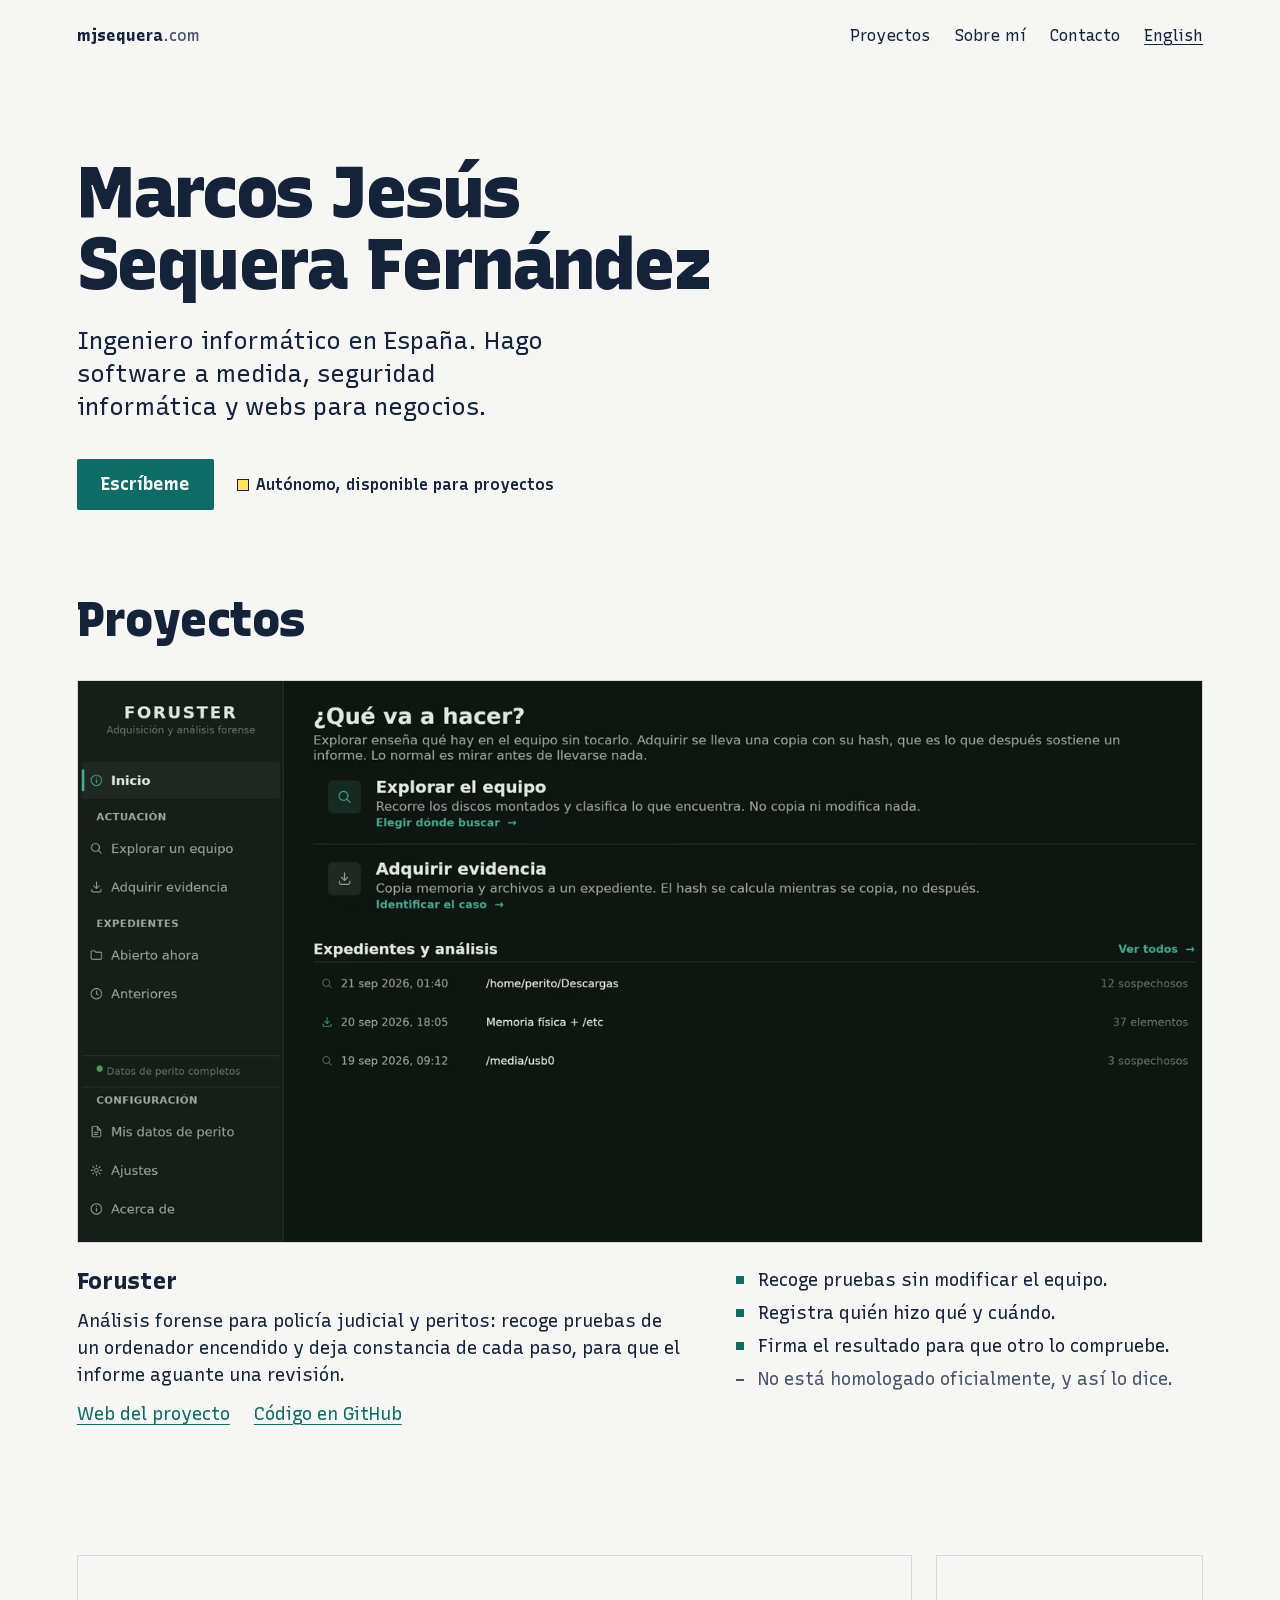
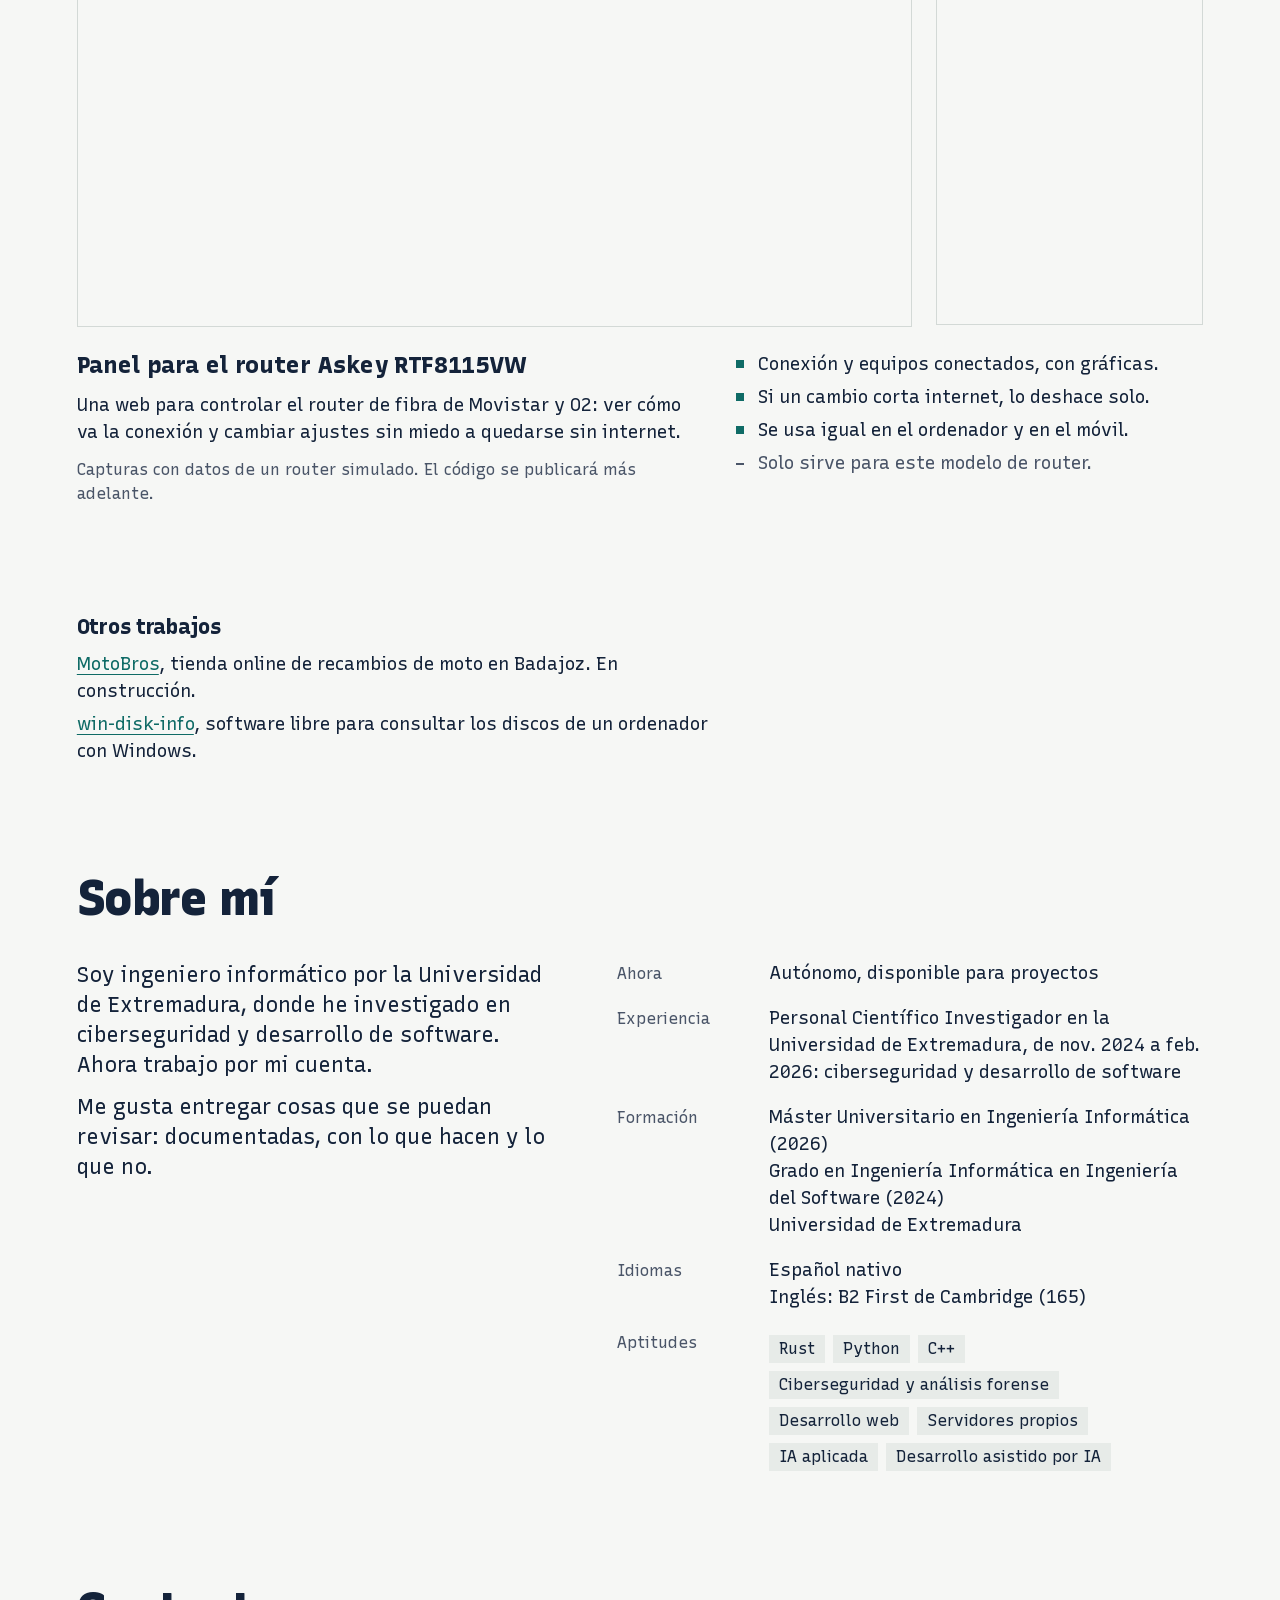
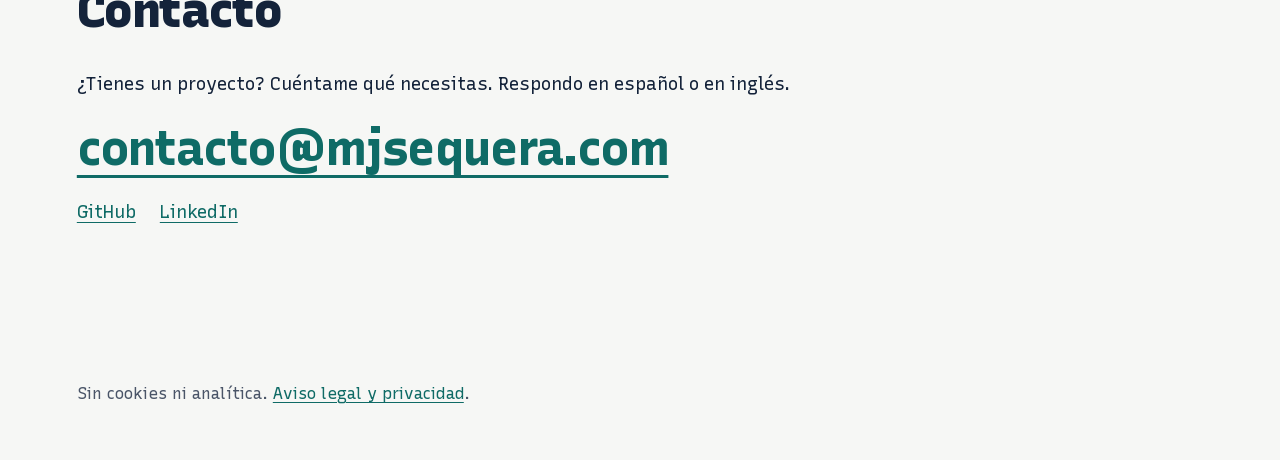
==== index.html @ 3b527295 "Publicar c55e4aa" ====
<!DOCTYPE html>
<html lang="es">
<head>
<meta charset="utf-8">
<meta http-equiv="Content-Security-Policy" content="default-src 'none'; style-src 'self'; img-src 'self'; font-src 'self'; base-uri 'none'; form-action 'none'">
<meta name="referrer" content="no-referrer">
<meta name="viewport" content="width=device-width, initial-scale=1">
<title>Marcos Jesús Sequera Fernández, ingeniero informático</title>
<meta name="description" content="Ingeniero informático autónomo en España: software a medida, seguridad informática y webs para negocios. Disponible para proyectos.">
<meta name="color-scheme" content="light dark">
<meta name="theme-color" content="#f6f7f5" media="(prefers-color-scheme: light)">
<meta name="theme-color" content="#0f1b2d" media="(prefers-color-scheme: dark)">
<link rel="canonical" href="https://mjsequera.com/">
<link rel="alternate" hreflang="en" href="https://mjsequera.com/en/">
<link rel="alternate" hreflang="es" href="https://mjsequera.com/">
<link rel="alternate" hreflang="x-default" href="https://mjsequera.com/">
<meta property="og:type" content="website">
<meta property="og:site_name" content="Marcos Jesús Sequera Fernández">
<meta property="og:title" content="Marcos Jesús Sequera Fernández, ingeniero informático">
<meta property="og:description" content="Ingeniero informático autónomo en España: software a medida, seguridad informática y webs para negocios. Disponible para proyectos.">
<meta property="og:url" content="https://mjsequera.com/">
<meta property="og:locale" content="es_ES">
<meta property="og:image" content="https://mjsequera.com/og.png">
<meta property="og:image:width" content="1200">
<meta property="og:image:height" content="630">
<meta property="og:image:alt" content="Marcos Jesús Sequera Fernández, ingeniero informático: seguridad informática, software a medida y webs para negocios.">
<meta name="twitter:card" content="summary_large_image">
<meta name="twitter:title" content="Marcos Jesús Sequera Fernández, ingeniero informático">
<meta name="twitter:description" content="Ingeniero informático autónomo en España: software a medida, seguridad informática y webs para negocios. Disponible para proyectos.">
<meta name="twitter:image" content="https://mjsequera.com/og.png">
<meta name="twitter:image:alt" content="Marcos Jesús Sequera Fernández, ingeniero informático: seguridad informática, software a medida y webs para negocios.">
<link rel="preload" href="/fonts/recursive-texto.ffcfb6e7d9.woff2" as="font" type="font/woff2" crossorigin>
<link rel="stylesheet" href="/style.css?h=6507ff022df979b669b0">
<link rel="icon" href="/favicon.svg" type="image/svg+xml">
<script type="application/ld+json">
{
  "@context": "https://schema.org",
  "@type": "Person",
  "name": "Marcos Jesús Sequera Fernández",
  "url": "https://mjsequera.com",
  "jobTitle": "Ingeniero informático",
  "email": "mailto:contacto@mjsequera.com",
  "sameAs": ["https://github.com/m4rz3r0", "https://es.linkedin.com/in/msequerapj"]
}
</script>
</head>
<body>
<a class="saltar" href="#contenido">Saltar al contenido</a>
<header class="cabecera">
  <a class="marca" href="/">mjsequera<span class="marca-dominio">.com</span></a>
  <nav class="nav" aria-label="Secciones">
    <ul>
      <li><a href="/#proyectos">Proyectos</a></li>
      <li><a href="/#sobre-mi">Sobre mí</a></li>
      <li><a href="/#contacto">Contacto</a></li>
    </ul>
  </nav>
  <a class="idioma" href="/en/" hreflang="en" lang="en" aria-label="Read this page in English">English</a>
</header>
<main id="contenido" tabindex="-1">

<div class="portada">
<h1 id="nombre">Marcos Jesús Sequera Fernández</h1>
<p class="entrada">Ingeniero informático en España. Hago software a medida, seguridad informática y webs para negocios.</p>
<p class="acciones"><a class="boton" href="mailto:contacto@mjsequera.com">Escríbeme</a> <span class="estado">Autónomo, disponible para proyectos</span></p>
</div>
<section id="proyectos" aria-labelledby="t-proyectos">
<h2 id="t-proyectos">Proyectos</h2>
<article class="proyecto" aria-labelledby="p-foruster">
<figure class="captura">
<picture>
<source type="image/avif" srcset="/img/foruster-inicio-720.avif 720w, /img/foruster-inicio-1440.avif 1440w" sizes="(min-width: 64em) 72rem, 100vw">
<source type="image/webp" srcset="/img/foruster-inicio-720.webp 720w, /img/foruster-inicio-1440.webp 1440w" sizes="(min-width: 64em) 72rem, 100vw">
<img src="/img/foruster-inicio-720.png" srcset="/img/foruster-inicio-720.png 720w, /img/foruster-inicio-1440.png 1440w" sizes="(min-width: 64em) 72rem, 100vw" width="1440" height="718" alt="Pantalla de inicio de Foruster: explorar el equipo sin tocarlo o adquirir evidencia, y la lista de expedientes recientes." loading="eager" decoding="async">
</picture>
</figure>
<div class="ficha">
<div class="ficha-texto">
<h3 id="p-foruster">Foruster</h3>
<p>Análisis forense para policía judicial y peritos: recoge pruebas de un ordenador encendido y deja constancia de cada paso, para que el informe aguante una revisión.</p>
<p class="enlaces"><a href="https://m4rz3r0.github.io/foruster/">Web del proyecto</a> <a href="https://github.com/m4rz3r0/foruster">Código en GitHub</a></p>
</div>
<ul class="datos">
<li>Recoge pruebas sin modificar el equipo.</li>
<li>Registra quién hizo qué y cuándo.</li>
<li>Firma el resultado para que otro lo compruebe.</li>
<li class="limite">No está homologado oficialmente, y así lo dice.</li>
</ul>
</div>
</article>
<article class="proyecto" aria-labelledby="p-router">
<figure class="captura captura-par">
<div class="captura-ancha">
<picture>
<source type="image/avif" srcset="/img/panel-escritorio-720.avif 720w, /img/panel-escritorio-1440.avif 1440w" sizes="(min-width: 64em) 52rem, 100vw">
<source type="image/webp" srcset="/img/panel-escritorio-720.webp 720w, /img/panel-escritorio-1440.webp 1440w" sizes="(min-width: 64em) 52rem, 100vw">
<img src="/img/panel-escritorio-720.png" srcset="/img/panel-escritorio-720.png 720w, /img/panel-escritorio-1440.png 1440w" sizes="(min-width: 64em) 52rem, 100vw" width="1440" height="640" alt="Página de estado del panel en el ordenador: conexión, tiempo encendido, carga, memoria y equipos conectados." loading="lazy" decoding="async">
</picture>
</div>
<div class="captura-movil">
<picture>
<source type="image/avif" srcset="/img/panel-movil-720.avif 720w" sizes="(min-width: 64em) 15rem, (min-width: 40em) 25vw, 15rem">
<source type="image/webp" srcset="/img/panel-movil-720.webp 720w" sizes="(min-width: 64em) 15rem, (min-width: 40em) 25vw, 15rem">
<img src="/img/panel-movil-720.png" srcset="/img/panel-movil-720.png 720w" sizes="(min-width: 64em) 15rem, (min-width: 40em) 25vw, 15rem" width="720" height="1000" alt="La misma página de estado en un móvil." loading="lazy" decoding="async">
</picture>
</div>
</figure>
<div class="ficha">
<div class="ficha-texto">
<h3 id="p-router">Panel para el router Askey RTF8115VW</h3>
<p>Una web para controlar el router de fibra de Movistar y O2: ver cómo va la conexión y cambiar ajustes sin miedo a quedarse sin internet.</p>
<p class="nota">Capturas con datos de un router simulado. El código se publicará más adelante.</p>
</div>
<ul class="datos">
<li>Conexión y equipos conectados, con gráficas.</li>
<li>Si un cambio corta internet, lo deshace solo.</li>
<li>Se usa igual en el ordenador y en el móvil.</li>
<li class="limite">Solo sirve para este modelo de router.</li>
</ul>
</div>
</article>
<div class="otros">
<h3>Otros trabajos</h3>
<ul>
<li><a href="https://motobros.es">MotoBros</a>, tienda online de recambios de moto en Badajoz. En construcción.</li>
<li><a href="https://github.com/m4rz3r0/win-disk-info">win-disk-info</a>, software libre para consultar los discos de un ordenador con Windows.</li>
</ul>
</div>
</section>
<section id="sobre-mi" aria-labelledby="t-sobre">
<h2 id="t-sobre">Sobre mí</h2>
<div class="sobre">
<div class="sobre-texto">
<p>Soy ingeniero informático por la Universidad de Extremadura, donde he investigado en ciberseguridad y desarrollo de software. Ahora trabajo por mi cuenta.</p>
<p>Me gusta entregar cosas que se puedan revisar: documentadas, con lo que hacen y lo que no.</p>
</div>
<dl class="hechos">
<dt>Ahora</dt>
<dd>Autónomo, disponible para proyectos</dd>
<dt>Experiencia</dt>
<dd>Personal Científico Investigador en la Universidad de Extremadura, de nov. 2024 a feb. 2026: ciberseguridad y desarrollo de software</dd>
<dt>Formación</dt>
<dd>Máster Universitario en Ingeniería Informática (2026)<br>Grado en Ingeniería Informática en Ingeniería del Software (2024)<br>Universidad de Extremadura</dd>
<dt>Idiomas</dt>
<dd>Español nativo<br>Inglés: B2 First de Cambridge (165)</dd>
<dt>Aptitudes</dt>
<dd><ul class="aptitudes"><li>Rust</li><li>Python</li><li>C++</li><li>Ciberseguridad y análisis forense</li><li>Desarrollo web</li><li>Servidores propios</li><li>IA aplicada</li><li>Desarrollo asistido por IA</li></ul></dd>
</dl>
</div>
</section>
<section id="contacto" class="contacto" aria-labelledby="t-contacto">
<h2 id="t-contacto">Contacto</h2>
<p>¿Tienes un proyecto? Cuéntame qué necesitas. Respondo en español o en inglés.</p>
<p class="correo"><a href="mailto:contacto@mjsequera.com">contacto@mjsequera.com</a></p>
<p class="enlaces"><a href="https://github.com/m4rz3r0">GitHub</a> <a href="https://es.linkedin.com/in/msequerapj">LinkedIn</a></p>
</section>


</main>
<footer class="pie">
  <p>Sin cookies ni analítica. <a href="/legal/">Aviso legal y privacidad</a>.</p>
</footer>
</body>
</html>
---- style.css ----
@font-face{font-family:"Recursive Sans";font-style:normal;font-weight:400 900;font-display:swap;src:url("/fonts/recursive-texto.ffcfb6e7d9.woff2") format("woff2")}:root{--fondo: #f6f7f5;--tinta: #14233a;--tenue: #4a5568;--acento: #0f6b66;--sobreacento: #f6f7f5;--rotulador: #ffe45c;--marcado: #14233a;--superficie: #e7ebe8;--borde: #d3d9d6}@media (prefers-color-scheme: dark){:root{--fondo: #0f1b2d;--tinta: #e7ecf2;--tenue: #a9b4c2;--acento: #5cc2b8;--sobreacento: #0f1b2d;--rotulador: #e9cf4a;--marcado: #0f1b2d;--superficie: #182a42;--borde: #2c4262}}*,*::before,*::after{box-sizing:border-box}html{-webkit-text-size-adjust:100%;text-size-adjust:100%}body{margin:0;padding:0 clamp(1rem,6vw,6rem);background:var(--fondo);color:var(--tinta);font-family:"Recursive Sans",system-ui,sans-serif;font-size:1.125rem;line-height:1.5;font-kerning:normal}.cabecera,main,.pie{max-width:72rem}img{display:block;max-width:100%;height:auto}a{color:var(--acento);text-decoration-line:underline;text-decoration-thickness:.07em;text-underline-offset:.2em;transition:text-decoration-thickness 120ms ease-out}a:hover{text-decoration-thickness:.16em}a:focus-visible{background:var(--rotulador);color:var(--marcado);text-decoration-color:var(--marcado);text-decoration-thickness:.16em;box-shadow:0 0 0 .2em var(--rotulador);outline:2px solid var(--marcado);outline-offset:.2em}main:focus{outline:none}@media (prefers-reduced-motion: reduce){*,*::before,*::after{transition:none !important;animation:none !important}}.saltar{position:absolute;left:1rem;top:-10rem;z-index:1;padding:.5rem .75rem;font-size:1rem}.saltar:focus-visible{top:1rem}h1,h2,h3{margin:0;color:var(--tinta);text-wrap:balance}h2{margin-bottom:2.25rem;font-size:clamp(2.25rem,1.5rem + 2.5vw,3rem);font-weight:850;line-height:1.05;letter-spacing:-.03em}h3{margin-bottom:.75rem;font-size:1.5rem;font-weight:800;line-height:1.2;letter-spacing:-.015em}p,ul,ol,dl{margin:0 0 .75rem}li{margin-bottom:.375rem}strong{font-weight:700}[id]{scroll-margin-top:1.5rem}.cabecera{display:flex;flex-wrap:wrap;align-items:baseline;gap:.75rem 1.5rem;padding-block:1.5rem;font-size:1rem}.marca{margin-right:auto;color:var(--tinta);font-weight:800;text-decoration:none}.marca-dominio{color:var(--tenue);font-weight:500}.nav ul{display:flex;flex-wrap:wrap;gap:.25rem 1.5rem;margin:0;padding:0;list-style:none}.nav li{margin:0}.nav a,.idioma{color:var(--tinta);text-decoration-color:rgba(0,0,0,0)}.nav a:hover,.idioma:hover{text-decoration-color:currentColor}.idioma{text-decoration-color:currentColor}.portada{padding-block:clamp(3rem,7vw,5.25rem) 0}.portada h1{max-width:10em;margin-bottom:1.5rem;font-size:clamp(2.625rem,1rem + 6vw,4.5rem);font-weight:850;line-height:1;letter-spacing:-.035em}.entrada{max-width:30rem;margin-bottom:2.25rem;font-size:clamp(1.3125rem,1.1rem + .8vw,1.5rem);line-height:1.375}.acciones{display:flex;flex-wrap:wrap;align-items:center;gap:1rem 1.5rem}.boton{display:inline-block;padding:.75rem 1.5rem;background:var(--acento);color:var(--sobreacento);font-weight:700;text-decoration:none;border-radius:2px}.boton:hover{text-decoration:underline;text-decoration-thickness:.1em}.boton:focus-visible{text-decoration:underline}.estado{display:inline-flex;align-items:center;gap:.5rem;color:var(--tinta);font-size:1rem;font-weight:600}.estado::before{content:"";width:.625rem;height:.625rem;background:var(--rotulador);outline:1px solid var(--marcado)}main>section{padding-top:clamp(3.75rem,8vw,6rem)}main>#proyectos{padding-top:clamp(3rem,6vw,4.5rem)}.proyecto+.proyecto{margin-top:clamp(4.5rem,9vw,7.5rem)}.captura{margin:0 0 1.5rem}.captura img{width:100%;border:1px solid var(--borde)}.captura-par{display:grid;gap:1rem;align-items:start}.captura-movil{max-width:15rem}@media (min-width: 40em){.captura-par{grid-template-columns:minmax(0, 1fr) minmax(0, .32fr);gap:clamp(.75rem,2vw,1.5rem)}.captura-movil{max-width:none}}.ficha{display:grid;gap:.75rem 3rem}.ficha p{max-width:40rem}.datos{padding:0;list-style:none}.datos li{position:relative;padding-left:1.5rem}.datos li::before{content:"";position:absolute;left:.125rem;top:.5em;width:.5rem;height:.5rem;background:var(--acento)}.datos .limite{color:var(--tenue)}.datos .limite::before{top:.72em;height:2px;background:var(--tenue)}.enlaces{display:flex;flex-wrap:wrap;gap:.375rem 1.5rem}.nota{color:var(--tenue);font-size:1rem}.otros{margin-top:clamp(3.75rem,8vw,6rem);max-width:40rem}.otros h3{font-size:1.3125rem}.otros ul{padding:0;list-style:none}.sobre{display:grid;gap:1.5rem 4.5rem}.sobre-texto{max-width:30rem;font-size:1.3125rem;line-height:1.43}.hechos{margin:0}.hechos dt{color:var(--tenue);font-size:1rem}.hechos dd{margin:0 0 1.125rem}.aptitudes{display:flex;flex-wrap:wrap;gap:.5rem;margin:.375rem 0 0;padding:0;list-style:none}.aptitudes li{margin:0;padding:.125rem .625rem;background:var(--superficie);font-size:1rem}.correo{margin-block:1.5rem;font-size:clamp(1.5rem,.6rem + 4vw,3rem);font-weight:800;letter-spacing:-.025em;line-height:1.1;overflow-wrap:anywhere}.documento{max-width:40rem;padding-top:clamp(3rem,8vw,6rem)}.documento h1{margin-bottom:1.5rem;font-size:clamp(2.25rem,1.5rem + 2.5vw,3rem);font-weight:850;line-height:1.05;letter-spacing:-.03em}.documento h2{margin:2.25rem 0 .75rem;font-size:1.5rem;font-weight:800;letter-spacing:-.01em}.error{max-width:40rem;padding-top:clamp(3rem,8vw,6rem)}.error section+section{margin-top:3rem}.error h1{margin-bottom:1.125rem;font-size:clamp(2.25rem,1.5rem + 2.5vw,3rem);font-weight:850;letter-spacing:-.03em;line-height:1.05}.error h2{margin-bottom:.75rem;font-size:1.5rem}.pie{margin-top:clamp(4.5rem,10vw,7.5rem);padding-block:2.25rem 3rem;color:var(--tenue);font-size:1rem}.pie p{margin-bottom:.375rem}@media (min-width: 56em){.ficha{grid-template-columns:minmax(0, 1.3fr) minmax(0, 1fr)}.sobre{grid-template-columns:minmax(0, 1fr) minmax(0, 1.25fr)}.hechos{display:grid;grid-template-columns:8rem minmax(0, 1fr);column-gap:1.5rem}.hechos dt{padding-top:.125rem}}
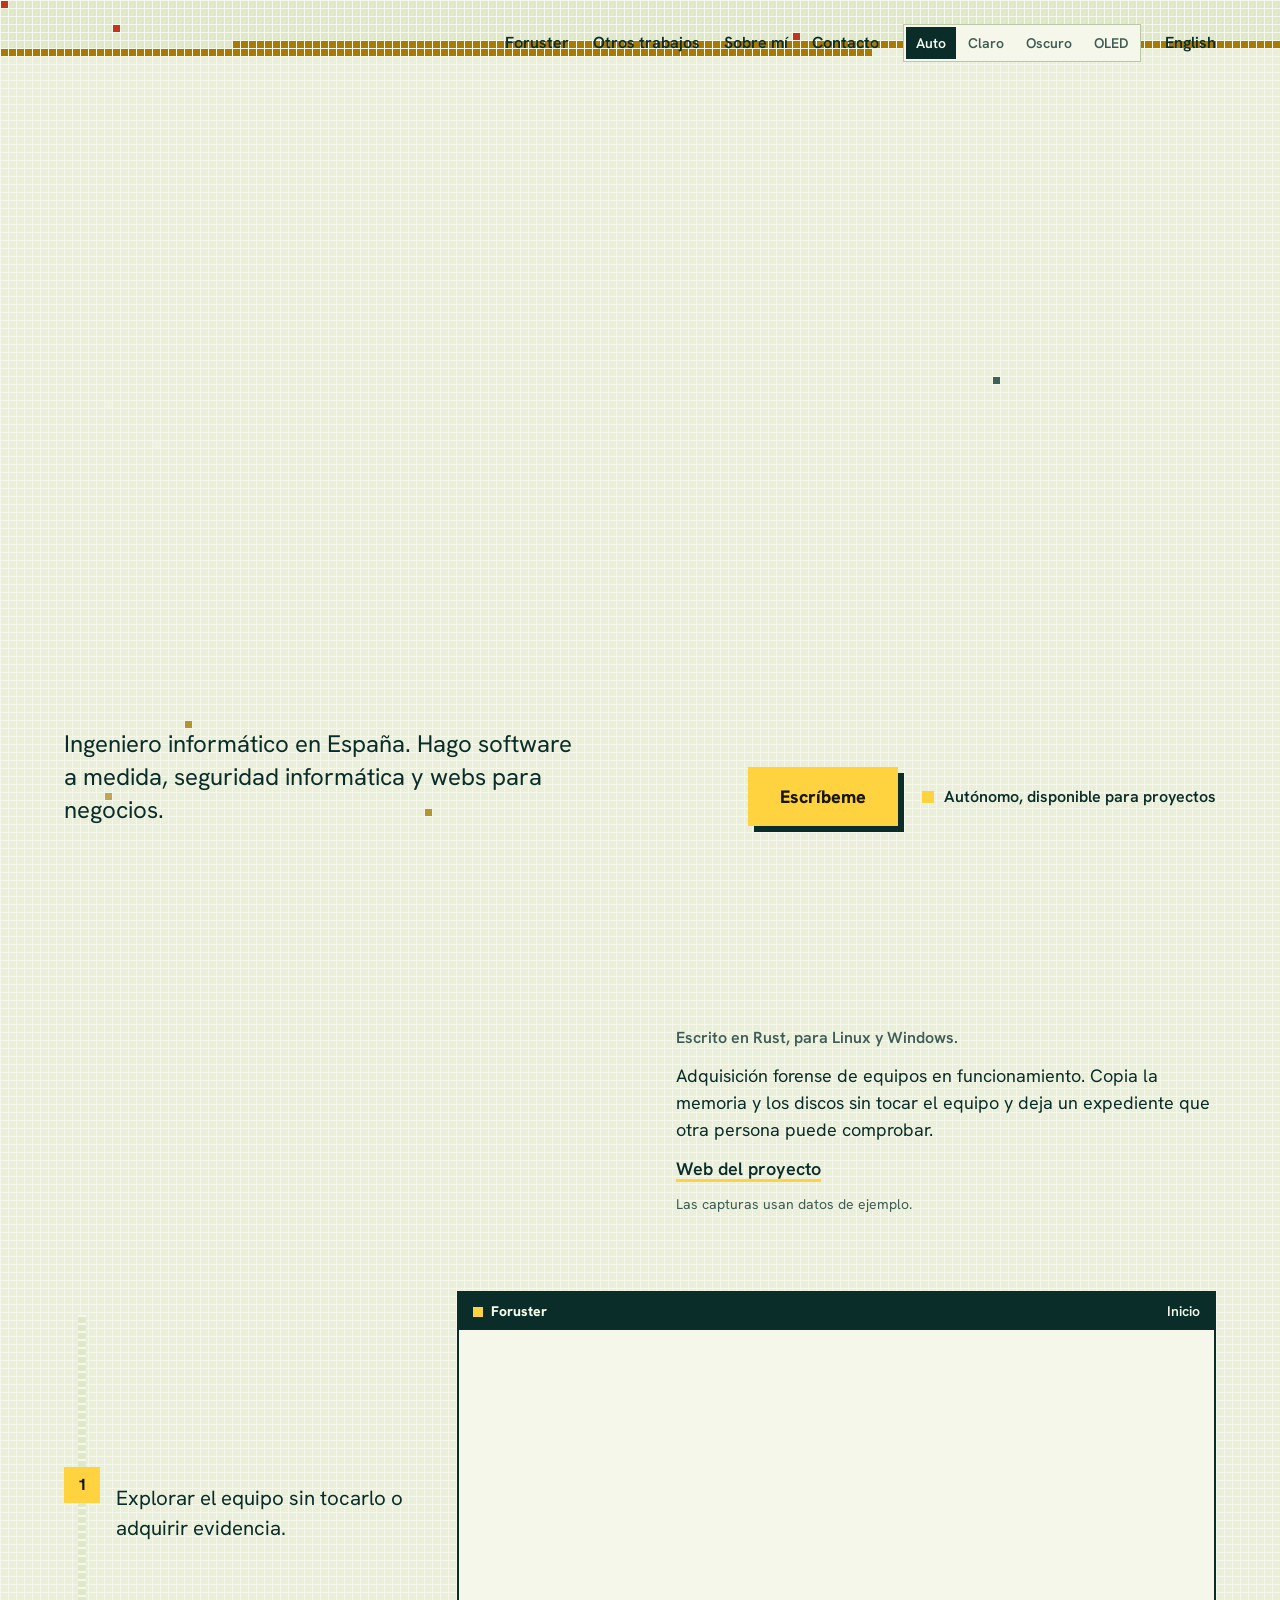
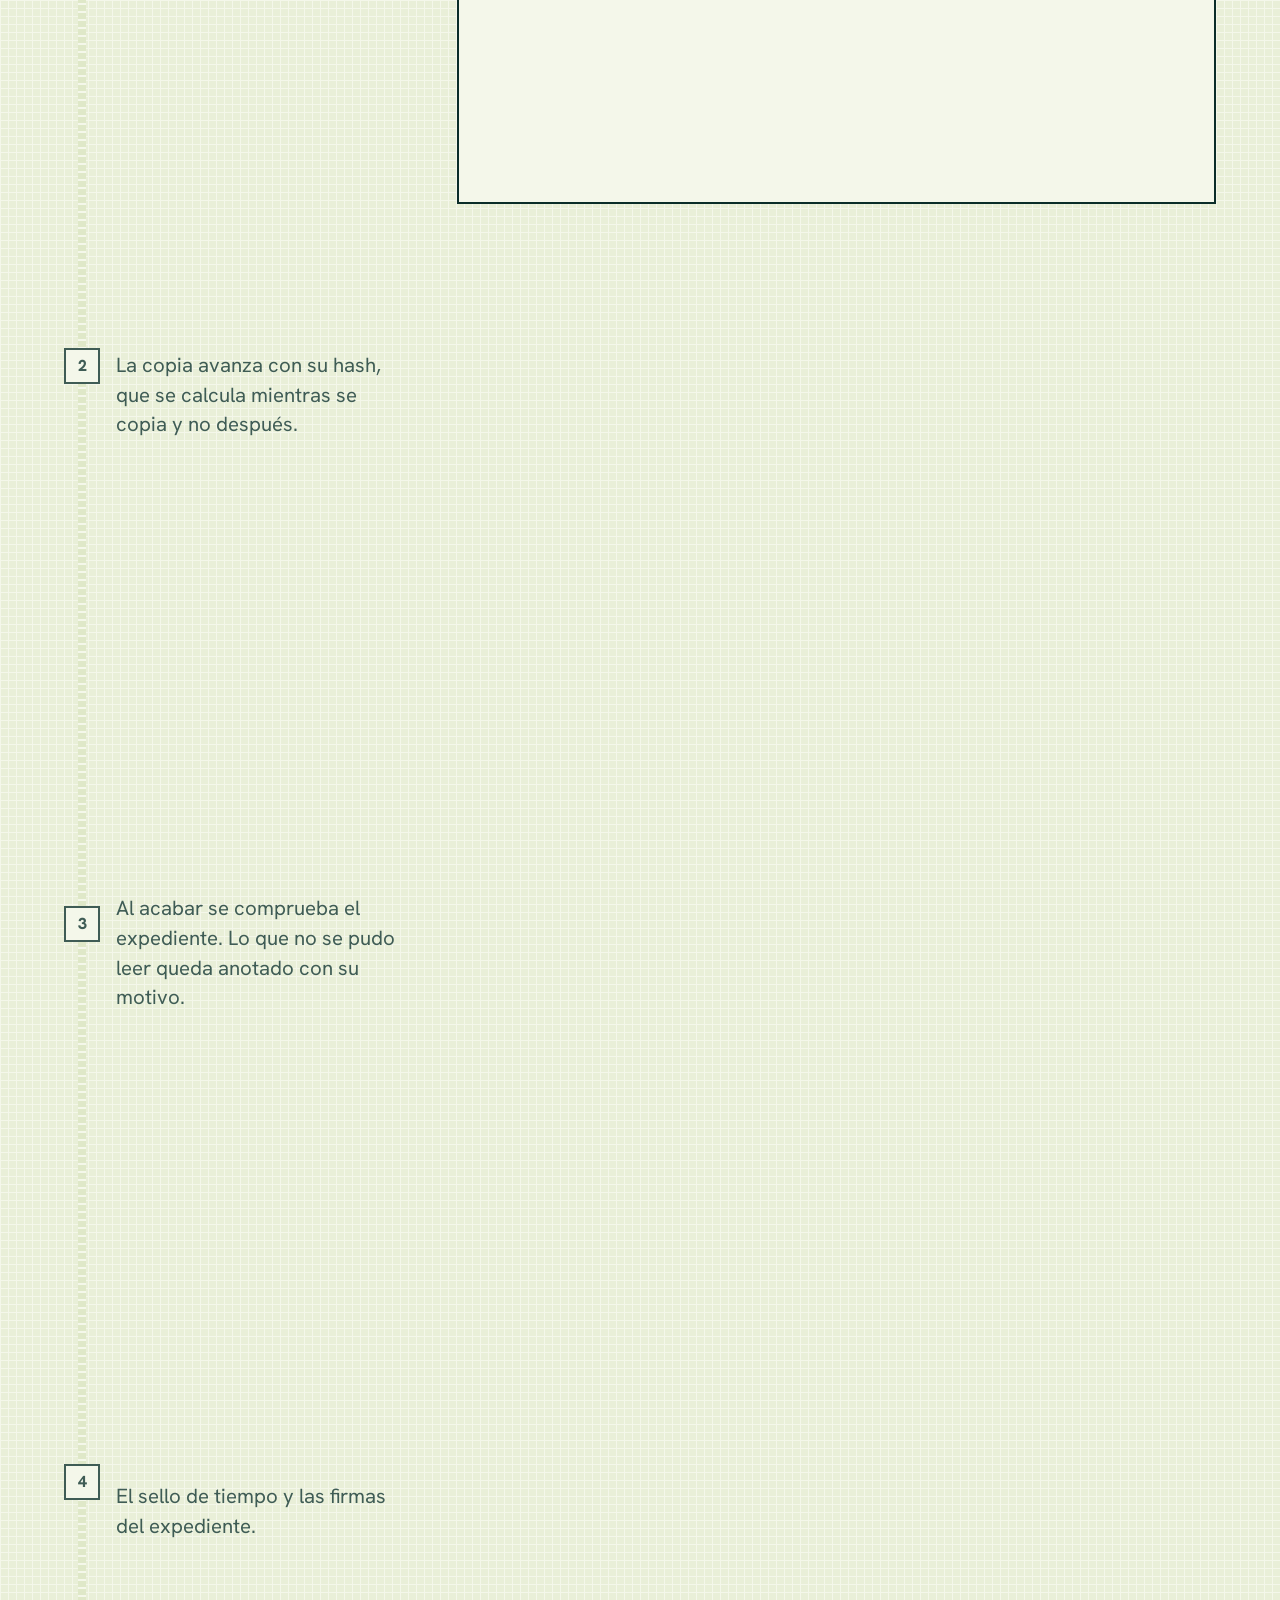
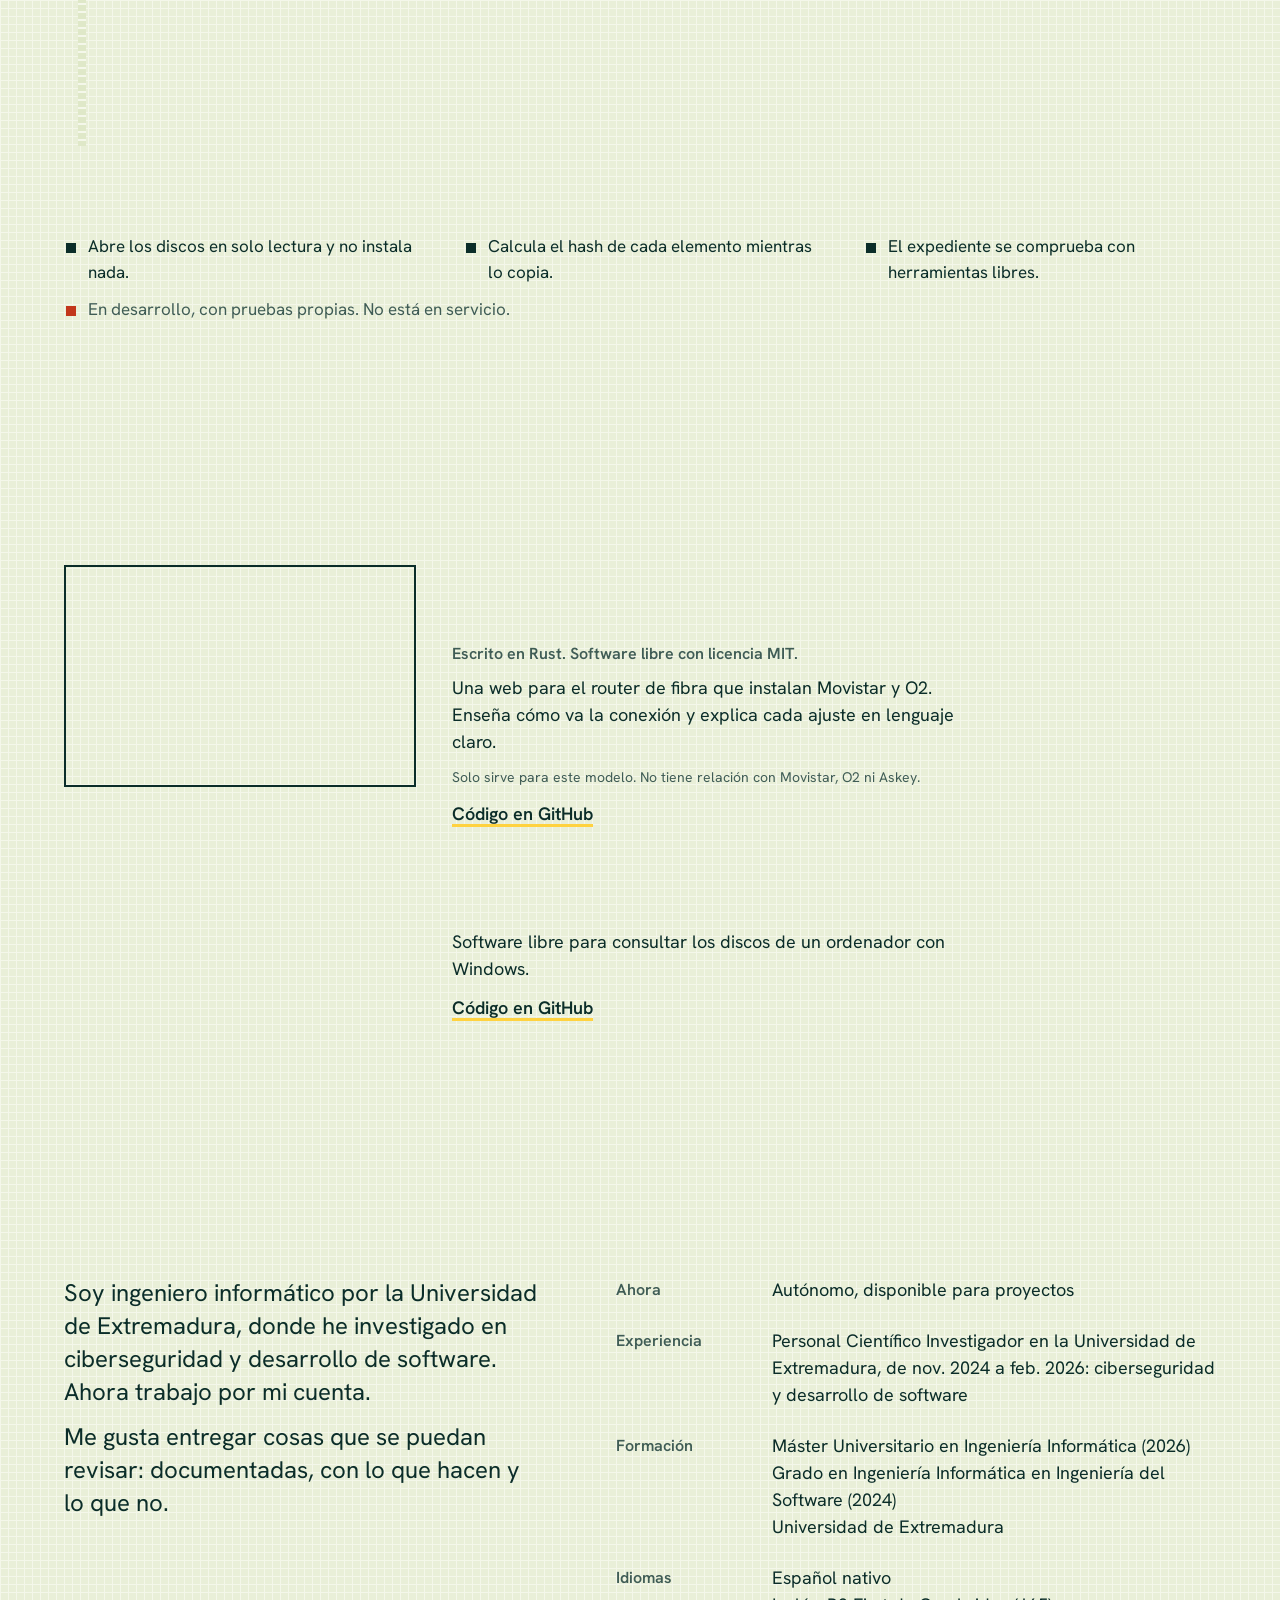
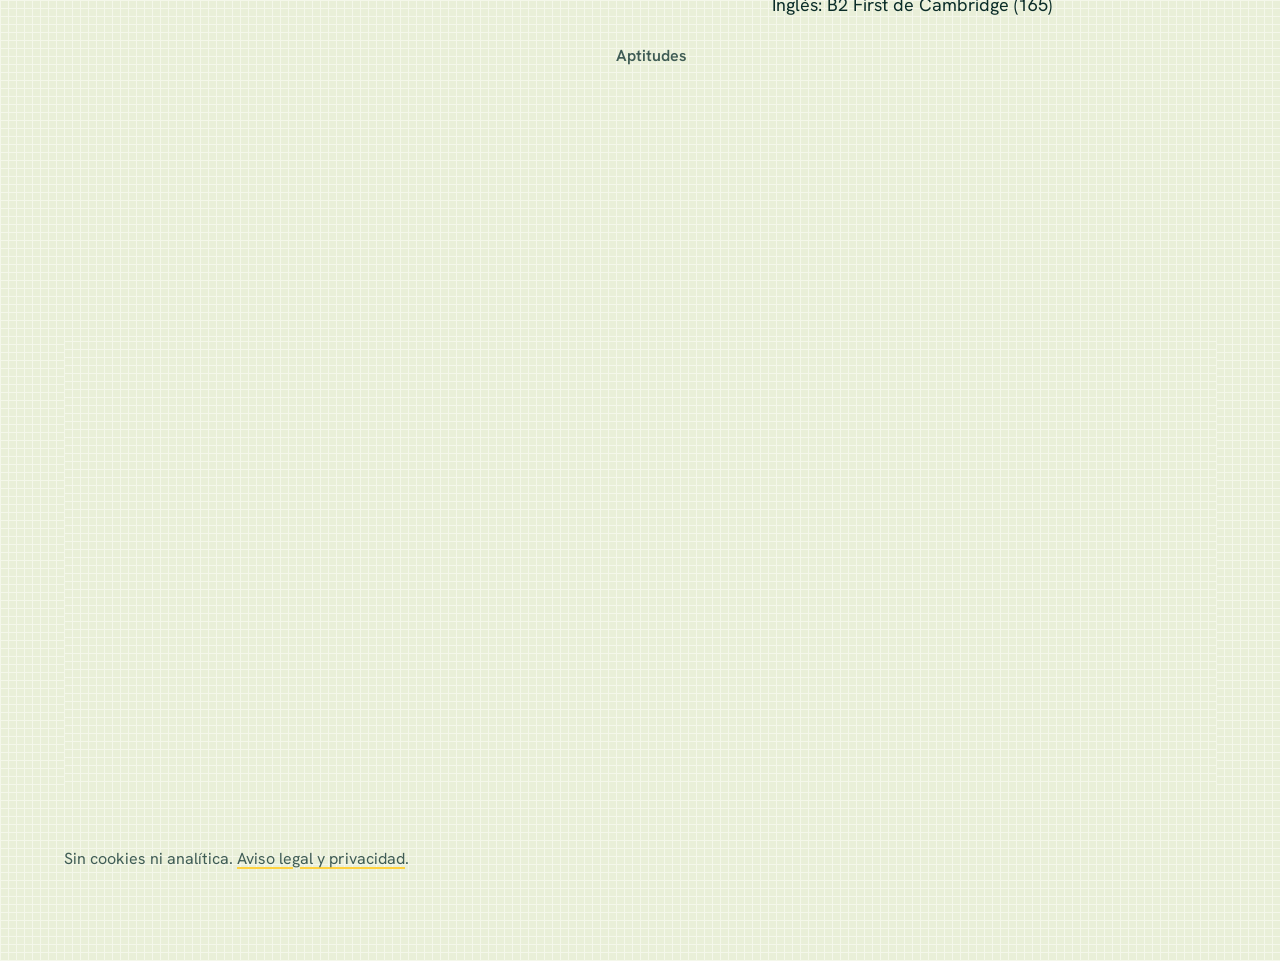
==== commit 941b44dc: "Publicación" ====
--- a/index.html
+++ b/index.html
@@ -2,14 +2,16 @@
 <html lang="es">
 <head>
 <meta charset="utf-8">
-<meta http-equiv="Content-Security-Policy" content="default-src 'none'; style-src 'self'; img-src 'self'; font-src 'self'; base-uri 'none'; form-action 'none'">
+<meta http-equiv="Content-Security-Policy" content="default-src 'none'; script-src 'self'; style-src 'self'; img-src 'self'; font-src 'self'; base-uri 'none'; form-action 'none'">
 <meta name="referrer" content="no-referrer">
 <meta name="viewport" content="width=device-width, initial-scale=1">
+<script src="/tema.js?h=c7b3dafd8386d77a4b92"></script>
+<script src="/vivo.js?h=caf0a452a438f460396f" defer></script>
 <title>Marcos Jesús Sequera Fernández, ingeniero informático</title>
 <meta name="description" content="Ingeniero informático autónomo en España: software a medida, seguridad informática y webs para negocios. Disponible para proyectos.">
 <meta name="color-scheme" content="light dark">
-<meta name="theme-color" content="#f6f7f5" media="(prefers-color-scheme: light)">
-<meta name="theme-color" content="#0f1b2d" media="(prefers-color-scheme: dark)">
+<meta name="theme-color" content="#f4f7ea" media="(prefers-color-scheme: light)">
+<meta name="theme-color" content="#0b2f2b" media="(prefers-color-scheme: dark)">
 <link rel="canonical" href="https://mjsequera.com/">
 <link rel="alternate" hreflang="en" href="https://mjsequera.com/en/">
 <link rel="alternate" hreflang="es" href="https://mjsequera.com/">
@@ -29,8 +31,8 @@
 <meta name="twitter:description" content="Ingeniero informático autónomo en España: software a medida, seguridad informática y webs para negocios. Disponible para proyectos.">
 <meta name="twitter:image" content="https://mjsequera.com/og.png">
 <meta name="twitter:image:alt" content="Marcos Jesús Sequera Fernández, ingeniero informático: seguridad informática, software a medida y webs para negocios.">
-<link rel="preload" href="/fonts/recursive-texto.ffcfb6e7d9.woff2" as="font" type="font/woff2" crossorigin>
-<link rel="stylesheet" href="/style.css?h=6507ff022df979b669b0">
+<link rel="preload" href="/fonts/hankengrotesk-latin.e9201eddf1.woff2" as="font" type="font/woff2" crossorigin>
+<link rel="stylesheet" href="/style.css?h=68d2a3bb7885b6bc3dc3">
 <link rel="icon" href="/favicon.svg" type="image/svg+xml">
 <script type="application/ld+json">
 {
@@ -47,87 +49,138 @@
 <body>
 <a class="saltar" href="#contenido">Saltar al contenido</a>
 <header class="cabecera">
-  <a class="marca" href="/">mjsequera<span class="marca-dominio">.com</span></a>
   <nav class="nav" aria-label="Secciones">
     <ul>
-      <li><a href="/#proyectos">Proyectos</a></li>
+      <li><a href="/#foruster">Foruster</a></li>
+      <li><a href="/#otros">Otros trabajos</a></li>
       <li><a href="/#sobre-mi">Sobre mí</a></li>
       <li><a href="/#contacto">Contacto</a></li>
     </ul>
-  </nav>
+  </nav><div class="tema" role="group" aria-label="Tema" hidden>
+  <button type="button" value="auto">Auto</button>
+  <button type="button" value="claro">Claro</button>
+  <button type="button" value="oscuro">Oscuro</button>
+  <button type="button" value="oled">OLED</button>
+</div>
+
   <a class="idioma" href="/en/" hreflang="en" lang="en" aria-label="Read this page in English">English</a>
 </header>
 <main id="contenido" tabindex="-1">
 
-<div class="portada">
-<h1 id="nombre">Marcos Jesús Sequera Fernández</h1>
+<div class="portada" id="inicio">
+<h1 id="nombre" class="nombre"><span>Marcos Jesús</span> <span>Sequera Fernández</span></h1>
+<div class="portada-pie">
 <p class="entrada">Ingeniero informático en España. Hago software a medida, seguridad informática y webs para negocios.</p>
 <p class="acciones"><a class="boton" href="mailto:contacto@mjsequera.com">Escríbeme</a> <span class="estado">Autónomo, disponible para proyectos</span></p>
 </div>
-<section id="proyectos" aria-labelledby="t-proyectos">
-<h2 id="t-proyectos">Proyectos</h2>
-<article class="proyecto" aria-labelledby="p-foruster">
-<figure class="captura">
+</div>
+<section id="foruster" class="proyecto" aria-labelledby="p-foruster" data-recorrido data-zona="Foruster">
+<header class="proyecto-cabeza">
+<h2 id="p-foruster">Foruster</h2>
+<div class="proyecto-resumen">
+<p class="meta">Escrito en Rust, para Linux y Windows.</p>
+<p>Adquisición forense de equipos en funcionamiento. Copia la memoria y los discos sin tocar el equipo y deja un expediente que otra persona puede comprobar.</p>
+<p class="enlaces"><a href="https://m4rz3r0.github.io/foruster/">Web del proyecto</a></p>
+<p class="nota">Las capturas usan datos de ejemplo.</p>
+</div>
+</header>
+<div class="recorrido">
+<ol class="pasos">
+<li class="paso" data-pantalla="m-foruster-inicio"><h3>Inicio</h3><p>Explorar el equipo sin tocarlo o adquirir evidencia.</p></li>
+<li class="paso" data-pantalla="m-foruster-copia"><h3>Copia</h3><p>La copia avanza con su hash, que se calcula mientras se copia y no después.</p></li>
+<li class="paso" data-pantalla="m-foruster-comprobacion"><h3>Comprobación</h3><p>Al acabar se comprueba el expediente. Lo que no se pudo leer queda anotado con su motivo.</p></li>
+<li class="paso" data-pantalla="m-foruster-sello"><h3>Sello</h3><p>El sello de tiempo y las firmas del expediente.</p></li>
+</ol>
+<figure class="escena">
+<div class="ventana">
+<div class="ventana-barra" aria-hidden="true"><span class="ventana-app">Foruster</span> <span class="ventana-paso">Inicio</span></div>
+<div class="pantallas">
+<div class="pantalla" id="m-foruster-inicio" data-foco="30% 22%">
+<picture class="solo-oscuro">
+<source type="image/avif" srcset="/img/foruster-inicio-oscuro-800.avif 800w, /img/foruster-inicio-oscuro-1600.avif 1600w" sizes="(min-width: 56em) 48rem, 100vw">
+<source type="image/webp" srcset="/img/foruster-inicio-oscuro-800.webp 800w, /img/foruster-inicio-oscuro-1600.webp 1600w" sizes="(min-width: 56em) 48rem, 100vw">
+<img src="/img/foruster-inicio-oscuro-800.png" srcset="/img/foruster-inicio-oscuro-800.png 800w, /img/foruster-inicio-oscuro-1600.png 1600w" sizes="(min-width: 56em) 48rem, 100vw" width="1600" height="1000" alt="Pantalla de inicio de Foruster: explorar el equipo o adquirir evidencia, y la lista de expedientes y análisis recientes." loading="lazy" decoding="async">
+</picture>
+<picture class="solo-claro">
+<source type="image/avif" srcset="/img/foruster-inicio-claro-800.avif 800w, /img/foruster-inicio-claro-1600.avif 1600w" sizes="(min-width: 56em) 48rem, 100vw">
+<source type="image/webp" srcset="/img/foruster-inicio-claro-800.webp 800w, /img/foruster-inicio-claro-1600.webp 1600w" sizes="(min-width: 56em) 48rem, 100vw">
+<img src="/img/foruster-inicio-claro-800.png" srcset="/img/foruster-inicio-claro-800.png 800w, /img/foruster-inicio-claro-1600.png 1600w" sizes="(min-width: 56em) 48rem, 100vw" width="1600" height="1000" alt="Pantalla de inicio de Foruster: explorar el equipo o adquirir evidencia, y la lista de expedientes y análisis recientes." loading="lazy" decoding="async">
+</picture>
+</div>
+<div class="pantalla" id="m-foruster-copia" data-foco="42% 38%" hidden>
+<picture class="solo-oscuro">
+<source type="image/avif" srcset="/img/foruster-copia-oscuro-800.avif 800w, /img/foruster-copia-oscuro-1600.avif 1600w" sizes="(min-width: 56em) 48rem, 100vw">
+<source type="image/webp" srcset="/img/foruster-copia-oscuro-800.webp 800w, /img/foruster-copia-oscuro-1600.webp 1600w" sizes="(min-width: 56em) 48rem, 100vw">
+<img src="/img/foruster-copia-oscuro-800.png" srcset="/img/foruster-copia-oscuro-800.png 800w, /img/foruster-copia-oscuro-1600.png 1600w" sizes="(min-width: 56em) 48rem, 100vw" width="1600" height="1000" alt="Adquisición en curso: la barra de progreso al 41 %, el archivo que se copia, el tiempo, el ritmo y los errores." loading="lazy" decoding="async">
+</picture>
+<picture class="solo-claro">
+<source type="image/avif" srcset="/img/foruster-copia-claro-800.avif 800w, /img/foruster-copia-claro-1600.avif 1600w" sizes="(min-width: 56em) 48rem, 100vw">
+<source type="image/webp" srcset="/img/foruster-copia-claro-800.webp 800w, /img/foruster-copia-claro-1600.webp 1600w" sizes="(min-width: 56em) 48rem, 100vw">
+<img src="/img/foruster-copia-claro-800.png" srcset="/img/foruster-copia-claro-800.png 800w, /img/foruster-copia-claro-1600.png 1600w" sizes="(min-width: 56em) 48rem, 100vw" width="1600" height="1000" alt="Adquisición en curso: la barra de progreso al 41 %, el archivo que se copia, el tiempo, el ritmo y los errores." loading="lazy" decoding="async">
+</picture>
+</div>
+<div class="pantalla" id="m-foruster-comprobacion" data-foco="72% 30%" hidden>
+<picture class="solo-oscuro">
+<source type="image/avif" srcset="/img/foruster-comprobacion-oscuro-800.avif 800w, /img/foruster-comprobacion-oscuro-1600.avif 1600w" sizes="(min-width: 56em) 48rem, 100vw">
+<source type="image/webp" srcset="/img/foruster-comprobacion-oscuro-800.webp 800w, /img/foruster-comprobacion-oscuro-1600.webp 1600w" sizes="(min-width: 56em) 48rem, 100vw">
+<img src="/img/foruster-comprobacion-oscuro-800.png" srcset="/img/foruster-comprobacion-oscuro-800.png 800w, /img/foruster-comprobacion-oscuro-1600.png 1600w" sizes="(min-width: 56em) 48rem, 100vw" width="1600" height="1000" alt="Pestaña «Comprobar» de un expediente: la integridad comprobada y la completitud parcial, con los dos elementos que no se pudieron leer." loading="lazy" decoding="async">
+</picture>
+<picture class="solo-claro">
+<source type="image/avif" srcset="/img/foruster-comprobacion-claro-800.avif 800w, /img/foruster-comprobacion-claro-1600.avif 1600w" sizes="(min-width: 56em) 48rem, 100vw">
+<source type="image/webp" srcset="/img/foruster-comprobacion-claro-800.webp 800w, /img/foruster-comprobacion-claro-1600.webp 1600w" sizes="(min-width: 56em) 48rem, 100vw">
+<img src="/img/foruster-comprobacion-claro-800.png" srcset="/img/foruster-comprobacion-claro-800.png 800w, /img/foruster-comprobacion-claro-1600.png 1600w" sizes="(min-width: 56em) 48rem, 100vw" width="1600" height="1000" alt="Pestaña «Comprobar» de un expediente: la integridad comprobada y la completitud parcial, con los dos elementos que no se pudieron leer." loading="lazy" decoding="async">
+</picture>
+</div>
+<div class="pantalla" id="m-foruster-sello" data-foco="40% 38%" hidden>
+<picture class="solo-oscuro">
+<source type="image/avif" srcset="/img/foruster-sello-oscuro-800.avif 800w, /img/foruster-sello-oscuro-1600.avif 1600w" sizes="(min-width: 56em) 48rem, 100vw">
+<source type="image/webp" srcset="/img/foruster-sello-oscuro-800.webp 800w, /img/foruster-sello-oscuro-1600.webp 1600w" sizes="(min-width: 56em) 48rem, 100vw">
+<img src="/img/foruster-sello-oscuro-800.png" srcset="/img/foruster-sello-oscuro-800.png 800w, /img/foruster-sello-oscuro-1600.png 1600w" sizes="(min-width: 56em) 48rem, 100vw" width="1600" height="1000" alt="Pestaña «Sello y firmas» de un expediente: el sello de tiempo con la huella coincidente, una firma externa adjunta y la firma de la lista de archivos." loading="lazy" decoding="async">
+</picture>
+<picture class="solo-claro">
+<source type="image/avif" srcset="/img/foruster-sello-claro-800.avif 800w, /img/foruster-sello-claro-1600.avif 1600w" sizes="(min-width: 56em) 48rem, 100vw">
+<source type="image/webp" srcset="/img/foruster-sello-claro-800.webp 800w, /img/foruster-sello-claro-1600.webp 1600w" sizes="(min-width: 56em) 48rem, 100vw">
+<img src="/img/foruster-sello-claro-800.png" srcset="/img/foruster-sello-claro-800.png 800w, /img/foruster-sello-claro-1600.png 1600w" sizes="(min-width: 56em) 48rem, 100vw" width="1600" height="1000" alt="Pestaña «Sello y firmas» de un expediente: el sello de tiempo con la huella coincidente, una firma externa adjunta y la firma de la lista de archivos." loading="lazy" decoding="async">
+</picture>
+</div>
+</div>
+</div>
+</figure>
+</div>
+<ul class="datos">
+<li>Abre los discos en solo lectura y no instala nada.</li>
+<li>Calcula el hash de cada elemento mientras lo copia.</li>
+<li>El expediente se comprueba con herramientas libres.</li>
+<li class="limite">En desarrollo, con pruebas propias. No está en servicio.</li>
+</ul>
+</section>
+<section id="otros" class="otros" aria-labelledby="t-otros" data-zona="Otros trabajos">
+<h2 id="t-otros">Otros trabajos</h2>
+<article class="otro" aria-labelledby="p-router">
+<figure class="otro-captura">
 <picture>
-<source type="image/avif" srcset="/img/foruster-inicio-720.avif 720w, /img/foruster-inicio-1440.avif 1440w" sizes="(min-width: 64em) 72rem, 100vw">
-<source type="image/webp" srcset="/img/foruster-inicio-720.webp 720w, /img/foruster-inicio-1440.webp 1440w" sizes="(min-width: 64em) 72rem, 100vw">
-<img src="/img/foruster-inicio-720.png" srcset="/img/foruster-inicio-720.png 720w, /img/foruster-inicio-1440.png 1440w" sizes="(min-width: 64em) 72rem, 100vw" width="1440" height="718" alt="Pantalla de inicio de Foruster: explorar el equipo sin tocarlo o adquirir evidencia, y la lista de expedientes recientes." loading="eager" decoding="async">
+<source type="image/avif" srcset="/img/panel-escritorio-800.avif 800w, /img/panel-escritorio-1440.avif 1440w" sizes="(min-width: 56em) 20rem, 100vw">
+<source type="image/webp" srcset="/img/panel-escritorio-800.webp 800w, /img/panel-escritorio-1440.webp 1440w" sizes="(min-width: 56em) 20rem, 100vw">
+<img src="/img/panel-escritorio-800.png" srcset="/img/panel-escritorio-800.png 800w, /img/panel-escritorio-1440.png 1440w" sizes="(min-width: 56em) 20rem, 100vw" width="1440" height="900" alt="Página de estado del panel: conexión, tiempo encendido, tráfico, carga, memoria y equipos conectados." loading="lazy" decoding="async">
 </picture>
 </figure>
-<div class="ficha">
-<div class="ficha-texto">
-<h3 id="p-foruster">Foruster</h3>
-<p>Análisis forense para policía judicial y peritos: recoge pruebas de un ordenador encendido y deja constancia de cada paso, para que el informe aguante una revisión.</p>
-<p class="enlaces"><a href="https://m4rz3r0.github.io/foruster/">Web del proyecto</a> <a href="https://github.com/m4rz3r0/foruster">Código en GitHub</a></p>
-</div>
-<ul class="datos">
-<li>Recoge pruebas sin modificar el equipo.</li>
-<li>Registra quién hizo qué y cuándo.</li>
-<li>Firma el resultado para que otro lo compruebe.</li>
-<li class="limite">No está homologado oficialmente, y así lo dice.</li>
-</ul>
+<div class="otro-texto">
+<h3 id="p-router">Panel para el router Askey RTF8115VW</h3>
+<p class="meta">Escrito en Rust. Software libre con licencia MIT.</p>
+<p>Una web para el router de fibra que instalan Movistar y O2. Enseña cómo va la conexión y explica cada ajuste en lenguaje claro.</p>
+<p class="nota">Solo sirve para este modelo. No tiene relación con Movistar, O2 ni Askey.</p>
+<p class="enlaces"><a href="https://github.com/m4rz3r0/movistar-RTF8115VW-panel">Código en GitHub</a></p>
 </div>
 </article>
-<article class="proyecto" aria-labelledby="p-router">
-<figure class="captura captura-par">
-<div class="captura-ancha">
-<picture>
-<source type="image/avif" srcset="/img/panel-escritorio-720.avif 720w, /img/panel-escritorio-1440.avif 1440w" sizes="(min-width: 64em) 52rem, 100vw">
-<source type="image/webp" srcset="/img/panel-escritorio-720.webp 720w, /img/panel-escritorio-1440.webp 1440w" sizes="(min-width: 64em) 52rem, 100vw">
-<img src="/img/panel-escritorio-720.png" srcset="/img/panel-escritorio-720.png 720w, /img/panel-escritorio-1440.png 1440w" sizes="(min-width: 64em) 52rem, 100vw" width="1440" height="640" alt="Página de estado del panel en el ordenador: conexión, tiempo encendido, carga, memoria y equipos conectados." loading="lazy" decoding="async">
-</picture>
-</div>
-<div class="captura-movil">
-<picture>
-<source type="image/avif" srcset="/img/panel-movil-720.avif 720w" sizes="(min-width: 64em) 15rem, (min-width: 40em) 25vw, 15rem">
-<source type="image/webp" srcset="/img/panel-movil-720.webp 720w" sizes="(min-width: 64em) 15rem, (min-width: 40em) 25vw, 15rem">
-<img src="/img/panel-movil-720.png" srcset="/img/panel-movil-720.png 720w" sizes="(min-width: 64em) 15rem, (min-width: 40em) 25vw, 15rem" width="720" height="1000" alt="La misma página de estado en un móvil." loading="lazy" decoding="async">
-</picture>
-</div>
-</figure>
-<div class="ficha">
-<div class="ficha-texto">
-<h3 id="p-router">Panel para el router Askey RTF8115VW</h3>
-<p>Una web para controlar el router de fibra de Movistar y O2: ver cómo va la conexión y cambiar ajustes sin miedo a quedarse sin internet.</p>
-<p class="nota">Capturas con datos de un router simulado. El código se publicará más adelante.</p>
-</div>
-<ul class="datos">
-<li>Conexión y equipos conectados, con gráficas.</li>
-<li>Si un cambio corta internet, lo deshace solo.</li>
-<li>Se usa igual en el ordenador y en el móvil.</li>
-<li class="limite">Solo sirve para este modelo de router.</li>
-</ul>
+<article class="otro" aria-labelledby="p-wdi">
+<div class="otro-texto">
+<h3 id="p-wdi">win-disk-info</h3>
+<p>Software libre para consultar los discos de un ordenador con Windows.</p>
+<p class="enlaces"><a href="https://github.com/m4rz3r0/win-disk-info">Código en GitHub</a></p>
 </div>
 </article>
-<div class="otros">
-<h3>Otros trabajos</h3>
-<ul>
-<li><a href="https://motobros.es">MotoBros</a>, tienda online de recambios de moto en Badajoz. En construcción.</li>
-<li><a href="https://github.com/m4rz3r0/win-disk-info">win-disk-info</a>, software libre para consultar los discos de un ordenador con Windows.</li>
-</ul>
-</div>
-</section>
-<section id="sobre-mi" aria-labelledby="t-sobre">
+</section>
+<section id="sobre-mi" aria-labelledby="t-sobre" data-zona="Sobre mí">
 <h2 id="t-sobre">Sobre mí</h2>
 <div class="sobre">
 <div class="sobre-texto">
@@ -148,16 +201,27 @@
 </dl>
 </div>
 </section>
-<section id="contacto" class="contacto" aria-labelledby="t-contacto">
+<section id="contacto" class="contacto" aria-labelledby="t-contacto" data-zona="Contacto">
 <h2 id="t-contacto">Contacto</h2>
 <p>¿Tienes un proyecto? Cuéntame qué necesitas. Respondo en español o en inglés.</p>
 <p class="correo"><a href="mailto:contacto@mjsequera.com">contacto@mjsequera.com</a></p>
 <p class="enlaces"><a href="https://github.com/m4rz3r0">GitHub</a> <a href="https://es.linkedin.com/in/msequerapj">LinkedIn</a></p>
 </section>
-
+<div class="marcador" aria-hidden="true" hidden>
+<span class="marcador-zona">Inicio</span>
+<span class="marcador-barra"><span></span></span>
+<span class="marcador-cifra"><span class="marcador-leido">Leído</span> <span class="marcador-valor">0</span> %</span>
+</div>
+<canvas class="disco" aria-hidden="true" hidden></canvas>
 
 </main>
-<footer class="pie">
+<footer class="pie"><div class="tema" role="group" aria-label="Tema" hidden>
+  <button type="button" value="auto">Auto</button>
+  <button type="button" value="claro">Claro</button>
+  <button type="button" value="oscuro">Oscuro</button>
+  <button type="button" value="oled">OLED</button>
+</div>
+
   <p>Sin cookies ni analítica. <a href="/legal/">Aviso legal y privacidad</a>.</p>
 </footer>
 </body>
--- a/style.css
+++ b/style.css
@@ -1 +1 @@
-@font-face{font-family:"Recursive Sans";font-style:normal;font-weight:400 900;font-display:swap;src:url("/fonts/recursive-texto.ffcfb6e7d9.woff2") format("woff2")}:root{--fondo: #f6f7f5;--tinta: #14233a;--tenue: #4a5568;--acento: #0f6b66;--sobreacento: #f6f7f5;--rotulador: #ffe45c;--marcado: #14233a;--superficie: #e7ebe8;--borde: #d3d9d6}@media (prefers-color-scheme: dark){:root{--fondo: #0f1b2d;--tinta: #e7ecf2;--tenue: #a9b4c2;--acento: #5cc2b8;--sobreacento: #0f1b2d;--rotulador: #e9cf4a;--marcado: #0f1b2d;--superficie: #182a42;--borde: #2c4262}}*,*::before,*::after{box-sizing:border-box}html{-webkit-text-size-adjust:100%;text-size-adjust:100%}body{margin:0;padding:0 clamp(1rem,6vw,6rem);background:var(--fondo);color:var(--tinta);font-family:"Recursive Sans",system-ui,sans-serif;font-size:1.125rem;line-height:1.5;font-kerning:normal}.cabecera,main,.pie{max-width:72rem}img{display:block;max-width:100%;height:auto}a{color:var(--acento);text-decoration-line:underline;text-decoration-thickness:.07em;text-underline-offset:.2em;transition:text-decoration-thickness 120ms ease-out}a:hover{text-decoration-thickness:.16em}a:focus-visible{background:var(--rotulador);color:var(--marcado);text-decoration-color:var(--marcado);text-decoration-thickness:.16em;box-shadow:0 0 0 .2em var(--rotulador);outline:2px solid var(--marcado);outline-offset:.2em}main:focus{outline:none}@media (prefers-reduced-motion: reduce){*,*::before,*::after{transition:none !important;animation:none !important}}.saltar{position:absolute;left:1rem;top:-10rem;z-index:1;padding:.5rem .75rem;font-size:1rem}.saltar:focus-visible{top:1rem}h1,h2,h3{margin:0;color:var(--tinta);text-wrap:balance}h2{margin-bottom:2.25rem;font-size:clamp(2.25rem,1.5rem + 2.5vw,3rem);font-weight:850;line-height:1.05;letter-spacing:-.03em}h3{margin-bottom:.75rem;font-size:1.5rem;font-weight:800;line-height:1.2;letter-spacing:-.015em}p,ul,ol,dl{margin:0 0 .75rem}li{margin-bottom:.375rem}strong{font-weight:700}[id]{scroll-margin-top:1.5rem}.cabecera{display:flex;flex-wrap:wrap;align-items:baseline;gap:.75rem 1.5rem;padding-block:1.5rem;font-size:1rem}.marca{margin-right:auto;color:var(--tinta);font-weight:800;text-decoration:none}.marca-dominio{color:var(--tenue);font-weight:500}.nav ul{display:flex;flex-wrap:wrap;gap:.25rem 1.5rem;margin:0;padding:0;list-style:none}.nav li{margin:0}.nav a,.idioma{color:var(--tinta);text-decoration-color:rgba(0,0,0,0)}.nav a:hover,.idioma:hover{text-decoration-color:currentColor}.idioma{text-decoration-color:currentColor}.portada{padding-block:clamp(3rem,7vw,5.25rem) 0}.portada h1{max-width:10em;margin-bottom:1.5rem;font-size:clamp(2.625rem,1rem + 6vw,4.5rem);font-weight:850;line-height:1;letter-spacing:-.035em}.entrada{max-width:30rem;margin-bottom:2.25rem;font-size:clamp(1.3125rem,1.1rem + .8vw,1.5rem);line-height:1.375}.acciones{display:flex;flex-wrap:wrap;align-items:center;gap:1rem 1.5rem}.boton{display:inline-block;padding:.75rem 1.5rem;background:var(--acento);color:var(--sobreacento);font-weight:700;text-decoration:none;border-radius:2px}.boton:hover{text-decoration:underline;text-decoration-thickness:.1em}.boton:focus-visible{text-decoration:underline}.estado{display:inline-flex;align-items:center;gap:.5rem;color:var(--tinta);font-size:1rem;font-weight:600}.estado::before{content:"";width:.625rem;height:.625rem;background:var(--rotulador);outline:1px solid var(--marcado)}main>section{padding-top:clamp(3.75rem,8vw,6rem)}main>#proyectos{padding-top:clamp(3rem,6vw,4.5rem)}.proyecto+.proyecto{margin-top:clamp(4.5rem,9vw,7.5rem)}.captura{margin:0 0 1.5rem}.captura img{width:100%;border:1px solid var(--borde)}.captura-par{display:grid;gap:1rem;align-items:start}.captura-movil{max-width:15rem}@media (min-width: 40em){.captura-par{grid-template-columns:minmax(0, 1fr) minmax(0, .32fr);gap:clamp(.75rem,2vw,1.5rem)}.captura-movil{max-width:none}}.ficha{display:grid;gap:.75rem 3rem}.ficha p{max-width:40rem}.datos{padding:0;list-style:none}.datos li{position:relative;padding-left:1.5rem}.datos li::before{content:"";position:absolute;left:.125rem;top:.5em;width:.5rem;height:.5rem;background:var(--acento)}.datos .limite{color:var(--tenue)}.datos .limite::before{top:.72em;height:2px;background:var(--tenue)}.enlaces{display:flex;flex-wrap:wrap;gap:.375rem 1.5rem}.nota{color:var(--tenue);font-size:1rem}.otros{margin-top:clamp(3.75rem,8vw,6rem);max-width:40rem}.otros h3{font-size:1.3125rem}.otros ul{padding:0;list-style:none}.sobre{display:grid;gap:1.5rem 4.5rem}.sobre-texto{max-width:30rem;font-size:1.3125rem;line-height:1.43}.hechos{margin:0}.hechos dt{color:var(--tenue);font-size:1rem}.hechos dd{margin:0 0 1.125rem}.aptitudes{display:flex;flex-wrap:wrap;gap:.5rem;margin:.375rem 0 0;padding:0;list-style:none}.aptitudes li{margin:0;padding:.125rem .625rem;background:var(--superficie);font-size:1rem}.correo{margin-block:1.5rem;font-size:clamp(1.5rem,.6rem + 4vw,3rem);font-weight:800;letter-spacing:-.025em;line-height:1.1;overflow-wrap:anywhere}.documento{max-width:40rem;padding-top:clamp(3rem,8vw,6rem)}.documento h1{margin-bottom:1.5rem;font-size:clamp(2.25rem,1.5rem + 2.5vw,3rem);font-weight:850;line-height:1.05;letter-spacing:-.03em}.documento h2{margin:2.25rem 0 .75rem;font-size:1.5rem;font-weight:800;letter-spacing:-.01em}.error{max-width:40rem;padding-top:clamp(3rem,8vw,6rem)}.error section+section{margin-top:3rem}.error h1{margin-bottom:1.125rem;font-size:clamp(2.25rem,1.5rem + 2.5vw,3rem);font-weight:850;letter-spacing:-.03em;line-height:1.05}.error h2{margin-bottom:.75rem;font-size:1.5rem}.pie{margin-top:clamp(4.5rem,10vw,7.5rem);padding-block:2.25rem 3rem;color:var(--tenue);font-size:1rem}.pie p{margin-bottom:.375rem}@media (min-width: 56em){.ficha{grid-template-columns:minmax(0, 1.3fr) minmax(0, 1fr)}.sobre{grid-template-columns:minmax(0, 1fr) minmax(0, 1.25fr)}.hechos{display:grid;grid-template-columns:8rem minmax(0, 1fr);column-gap:1.5rem}.hechos dt{padding-top:.125rem}}+@font-face{font-family:"Hanken Grotesk";font-style:normal;font-weight:100 900;font-display:swap;src:url("/fonts/hankengrotesk-latin.e9201eddf1.woff2") format("woff2");unicode-range:U+0000-00FF,U+0131,U+0152-0153,U+02BB-02BC,U+02C6,U+02DA,U+02DC,U+0304,U+0308,U+0329,U+2000-206F,U+20AC,U+2122,U+2191,U+2193,U+2212,U+2215,U+FEFF,U+FFFD}:root{--ver-claro: block;--ver-oscuro: none;color-scheme:light;--fondo: #f4f7ea;--sector: #e9efd8;--leido: #dfe8c8;--tinta: #0b2d29;--tenue: #3f5c55;--losa: #0e3b36;--sobrelosa: #f1f6e2;--acento: #ffd23f;--sobreacento: #1a1604;--error: #c2361b;--cabezal: #a87b00;--superficie: #e6edd2;--borde: #b9c9a8}@media (prefers-color-scheme: dark){:root:not([data-tema]){--ver-claro: none;--ver-oscuro: block;color-scheme:dark;--fondo: #0b2f2b;--sector: #103a35;--leido: #16473f;--tinta: #eef4e2;--tenue: #a9c4b8;--losa: #e6f0c4;--sobrelosa: #0a2a26;--acento: #ffd23f;--sobreacento: #1a1604;--error: #ff6b4a;--cabezal: #ffd23f;--superficie: #12413b;--borde: #2b5d55}}:root[data-tema=oscuro]{--ver-claro: none;--ver-oscuro: block;color-scheme:dark;--fondo: #0b2f2b;--sector: #103a35;--leido: #16473f;--tinta: #eef4e2;--tenue: #a9c4b8;--losa: #e6f0c4;--sobrelosa: #0a2a26;--acento: #ffd23f;--sobreacento: #1a1604;--error: #ff6b4a;--cabezal: #ffd23f;--superficie: #12413b;--borde: #2b5d55}:root[data-tema=oled]{--ver-claro: none;--ver-oscuro: block;color-scheme:dark;--fondo: #000000;--sector: #07130f;--leido: #0d211c;--tinta: #e7eedb;--tenue: #9db5aa;--losa: #dce9b6;--sobrelosa: #000000;--acento: #f5cb34;--sobreacento: #000000;--error: #ff6b4a;--cabezal: #f5cb34;--superficie: #0a1a16;--borde: #1f3a33}:root{--s: 8px}*,*::before,*::after{box-sizing:border-box}html{-webkit-text-size-adjust:100%;text-size-adjust:100%;background-color:var(--sector);background-image:linear-gradient(90deg, var(--fondo) 1px, rgba(0,0,0,0) 1px),linear-gradient(var(--fondo) 1px, rgba(0,0,0,0) 1px);background-size:var(--s) var(--s);scrollbar-color:var(--borde) var(--fondo)}body{margin:0;padding:0 clamp(1rem,5vw,4.5rem);color:var(--tinta);font-family:"Hanken Grotesk",system-ui,sans-serif;font-size:1.125rem;line-height:1.5;font-kerning:normal;font-variant-numeric:tabular-nums}::selection{background:var(--acento);color:var(--sobreacento)}.cabecera,main,.pie{max-width:82rem;margin-inline:auto}img{display:block;max-width:100%;height:auto}a{color:var(--tinta);text-decoration-line:underline;text-decoration-color:var(--acento);text-decoration-thickness:.14em;text-underline-offset:.2em;transition:text-decoration-thickness 120ms ease-out}a:hover{text-decoration-thickness:.24em}a:focus-visible,button:focus-visible{background:var(--acento);color:var(--sobreacento);text-decoration-color:var(--sobreacento);box-shadow:0 0 0 .2em var(--acento);outline:2px solid var(--tinta);outline-offset:.2em}main:focus{outline:none}@media (prefers-reduced-motion: reduce){*,*::before,*::after{transition:none !important;animation:none !important}}.saltar{position:absolute;left:1rem;top:-10rem;z-index:5;padding:.5rem .75rem;font-size:1rem}.saltar:focus-visible{top:1rem}h1,h2,h3{margin:0;color:var(--tinta);font-weight:800;text-wrap:balance}h2{margin-bottom:clamp(2.25rem,4vw,3rem);font-size:clamp(2.25rem,1.2rem + 4vw,5.25rem);line-height:.95;letter-spacing:-.035em}h3{margin-bottom:.75rem;font-size:1.5rem;line-height:1.2;letter-spacing:-.015em}p,ul,ol,dl{margin:0 0 .75rem}li{margin-bottom:.375rem}[id]{scroll-margin-top:1.5rem}.vh{position:absolute;width:1px;height:1px;overflow:hidden;clip-path:inset(50%);white-space:nowrap}.cabecera{position:relative;z-index:2;display:flex;flex-wrap:wrap;align-items:center;justify-content:flex-end;gap:.75rem 1.5rem;padding-block:1.5rem;font-size:1rem;font-weight:600}.marca{margin-right:auto;color:var(--tinta);font-weight:800;text-decoration:none}.nav{order:3;flex-basis:100%}@media (min-width: 40em){.nav{order:0;flex-basis:auto}}.nav ul{display:flex;flex-wrap:wrap;gap:.25rem 1.5rem;margin:0;padding:0;list-style:none}.nav li{margin:0}.nav a,.idioma{color:var(--tinta);text-decoration-color:rgba(0,0,0,0)}.nav a:hover,.idioma:hover{text-decoration-color:var(--acento)}.nav a[aria-current]{text-decoration-color:var(--acento);text-decoration-thickness:.24em}.cabecera .tema{display:none}@media (min-width: 40em){.cabecera .tema:not([hidden]){display:inline-flex}.pie .tema{display:none}}.pie .tema{margin-bottom:1.125rem}.tema{display:inline-flex;gap:2px;padding:2px;background:var(--fondo);border:1px solid var(--borde)}.tema[hidden]{display:none}.tema button{min-height:2rem;padding:0 .625rem;border:0;background:none;color:var(--tenue);font:inherit;font-size:.875rem;font-weight:600;cursor:pointer}.tema button:hover{color:var(--tinta)}.tema button[aria-pressed=true]{background:var(--tinta);color:var(--fondo)}.portada{display:flex;flex-direction:column;justify-content:space-between;gap:3rem;min-height:calc(100svh - 5.5rem);padding-block:clamp(1.5rem,6vh,4.5rem) 4.5rem;touch-action:manipulation;-webkit-tap-highlight-color:rgba(0,0,0,0)}.nombre{font-size:clamp(4.125rem,.5rem + 10.4vw,10rem);line-height:.92;letter-spacing:-.04em}.nombre>span{display:block}.con-disco .nombre{color:rgba(0,0,0,0)}.portada-pie{display:grid;gap:1.5rem 3rem;align-items:end}.entrada{max-width:32rem;margin:0;font-size:clamp(1.3125rem,1.1rem + .8vw,1.5rem);line-height:1.375}@media (min-width: 56em){.portada-pie{grid-template-columns:minmax(0, 1fr) auto}}.acciones{display:flex;flex-wrap:wrap;align-items:center;gap:1rem 1.5rem;margin:0}.boton{display:inline-block;padding:1rem 2rem;background:var(--acento);color:var(--sobreacento);font-size:1.125rem;font-weight:800;text-decoration:none}.boton{box-shadow:.375rem .375rem 0 var(--tinta);transition:translate 80ms steps(2),box-shadow 80ms steps(2)}.boton:hover{translate:-.125rem -.125rem;box-shadow:.5rem .5rem 0 var(--tinta)}.boton:active{translate:.375rem .375rem;box-shadow:0 0 0 var(--tinta)}.estado{display:inline-flex;align-items:center;gap:.625rem;font-size:1rem;font-weight:600}.estado::before{content:"";width:.75rem;height:.75rem;background:var(--acento);animation:piloto 1.6s steps(2, jump-none) infinite}@keyframes piloto{50%{background:var(--leido)}}.disco{position:absolute;left:0;top:0;z-index:0;pointer-events:none}.cabecera,.portada>*{position:relative;z-index:1}.campo{position:fixed;left:0;top:0;z-index:-1;pointer-events:none}.con-mira,.con-mira *{cursor:none !important}.mira{--c: var(--cabezal);--l: 0.5rem;position:fixed;left:0;top:0;z-index:60;pointer-events:none;opacity:0;background:linear-gradient(var(--c), var(--c)) left top/var(--l) 2px,linear-gradient(var(--c), var(--c)) left top/2px var(--l),linear-gradient(var(--c), var(--c)) right top/var(--l) 2px,linear-gradient(var(--c), var(--c)) right top/2px var(--l),linear-gradient(var(--c), var(--c)) left bottom/var(--l) 2px,linear-gradient(var(--c), var(--c)) left bottom/2px var(--l),linear-gradient(var(--c), var(--c)) right bottom/var(--l) 2px,linear-gradient(var(--c), var(--c)) right bottom/2px var(--l);background-repeat:no-repeat;filter:drop-shadow(1px 1px 0 var(--fondo)) drop-shadow(-1px -1px 0 var(--fondo));transition:width 90ms steps(3),height 90ms steps(3),opacity 120ms}.mira::after{content:"";position:absolute;inset:33.4%;background:var(--c)}.mira.vista{opacity:1}.mira.fijada{--l: 0.75rem}.mira.fijada::after{display:none}.mira.pulsa{scale:.88}@media (prefers-reduced-motion: reduce){.mira{transition:none}}.revela>:is(h1,h2,h3){clip-path:inset(0 100% 0 0)}.revela.leida>:is(h1,h2,h3){clip-path:inset(0 0 0 0);transition:clip-path 520ms steps(10, end)}.revela>.aptitudes li{opacity:0;translate:0 .375rem}.revela.leida>.aptitudes li{opacity:1;translate:0 0;transition:opacity 160ms steps(2) calc(var(--n, 0)*45ms),translate 160ms steps(2) calc(var(--n, 0)*45ms)}.marcador{position:fixed;right:max(.75rem,env(safe-area-inset-right));bottom:max(.75rem,env(safe-area-inset-bottom));z-index:3;display:flex;align-items:center;gap:.75rem;padding:.5rem .75rem;background:var(--fondo);border:1px solid var(--borde);font-size:.875rem;font-weight:600;line-height:1.2;transition:opacity 300ms ease-out,translate 300ms cubic-bezier(.2, .7, .2, 1)}.marcador[hidden]{display:none}.marcador.oculto{opacity:0;translate:0 .75rem}.marcador-zona{min-width:7.5em}.marcador-barra{display:flex;gap:3px;width:13.5rem;height:14px}.tramo{position:relative;flex:1 1 0;min-width:6px;background-color:var(--sector);background-image:linear-gradient(90deg, var(--fondo) 1px, rgba(0,0,0,0) 1px);background-size:6px 100%}.tramo::after{content:"";position:absolute;inset:0 auto 0 0;width:calc(var(--lleno, 0)*100%);background-color:var(--acento);background-image:linear-gradient(90deg, var(--fondo) 1px, rgba(0,0,0,0) 1px);background-size:6px 100%}.tramo.actual::before{content:"";position:absolute;left:0;right:0;top:-6px;height:3px;background:var(--tinta)}.tramo:hover{outline:2px solid var(--tinta);outline-offset:1px}.marcador-cifra{min-width:6.5em;text-align:right}@media (max-width: 30em){.marcador-zona,.marcador-leido{display:none}.marcador-barra{width:11rem}.marcador-cifra{min-width:0}}main>section{padding-top:clamp(4.5rem,10vw,9rem)}.proyecto-cabeza{display:grid;gap:1.5rem 4.5rem;margin-bottom:clamp(2.25rem,5vw,4.5rem)}.proyecto-cabeza h2{margin:0;font-size:clamp(3.5rem,1rem + 9vw,9rem);line-height:.88;letter-spacing:-.045em}@media (min-width: 56em){.proyecto-cabeza{grid-template-columns:minmax(0, 1fr) minmax(0, 1fr);align-items:end}}.proyecto-resumen p,.otro-texto p{max-width:34rem}.meta{margin-bottom:.75rem;color:var(--tenue);font-size:1rem;font-weight:600}.enlaces{display:flex;flex-wrap:wrap;gap:.375rem 1.5rem;font-weight:600}.nota{color:var(--tenue);font-size:.875rem}.solo-oscuro{display:var(--ver-oscuro)}.solo-claro{display:var(--ver-claro)}.escena{position:relative;margin:0}.ventana{background:var(--fondo);border:2px solid var(--tinta)}.ventana-barra{display:flex;align-items:center;gap:.75rem;padding:.5rem .875rem;background:var(--tinta);color:var(--fondo);font-size:.875rem;font-weight:600;line-height:1.5}.ventana-app{display:inline-flex;align-items:center;gap:.5rem;font-weight:800}.ventana-app::before{content:"";width:.625rem;height:.625rem;background:var(--acento)}.ventana-paso{margin-left:auto}.pantallas{display:grid}.pantalla{position:relative;grid-area:1/1;overflow:hidden}.pantalla img{width:100%}.vivo .pantalla{visibility:hidden}.vivo .pantalla.activa{visibility:visible}.lectura{position:absolute;inset:0;width:100%;height:100%;pointer-events:none}.pasos{position:relative;margin:0;padding:0 0 0 3.25rem;list-style:none;counter-reset:paso}.pasos::before,.pasos::after{content:"";position:absolute;left:.875rem;top:1.5rem;width:8px;background-image:linear-gradient(var(--fondo) 2px, rgba(0,0,0,0) 2px);background-size:100% 8px}.pasos::before{bottom:1.5rem;background-color:var(--leido)}.pasos::after{height:calc((100% - 3rem)*var(--progreso, 0));background-color:var(--acento)}.paso{position:relative;margin:0;padding-block:1.125rem;max-width:30rem;counter-increment:paso}.paso h3{margin:0 0 .375rem;font-size:clamp(1.5rem,1.2rem + 1vw,2.25rem);line-height:1.1;letter-spacing:-.02em}.paso p{margin:0;font-size:clamp(1.0625rem,1rem + .35vw,1.3125rem);line-height:1.45}.paso::before{content:counter(paso);position:absolute;z-index:1;left:-3.25rem;top:1.25rem;display:grid;place-items:center;width:2.25rem;height:2.25rem;background:var(--fondo);border:2px solid var(--tenue);color:var(--tenue);font-size:1rem;font-weight:800;transition:background-color 200ms ease-out,border-color 200ms ease-out,color 200ms ease-out}.vivo .paso{display:flex;flex-direction:column;justify-content:center;min-height:62vh}.vivo .paso h3,.vivo .paso p{color:var(--tenue);transition:color 200ms ease-out}.vivo .paso::before{top:calc(50% - 1.125rem - .5625rem)}.vivo .paso:first-child{min-height:45vh}.vivo .paso.activo h3,.vivo .paso.activo p{color:var(--tinta)}.vivo .paso.activo::before{background:var(--acento);border-color:var(--acento);color:var(--sobreacento)}@media (max-width: 55.99em){.recorrido{display:flex;flex-direction:column}.escena{order:-1;margin-bottom:1.5rem}.vivo .escena{position:sticky;top:0;z-index:2;margin-inline:calc(-1 * clamp(1rem,5vw,4.5rem));padding:.75rem clamp(1rem,5vw,4.5rem);background:var(--fondo)}.vivo .paso{min-height:52vh}}@media (min-width: 56em){.recorrido{display:grid;grid-template-columns:minmax(0, .45fr) minmax(0, 1fr);column-gap:clamp(2.25rem,4vw,4.5rem);align-items:start}.vivo .escena{position:sticky;top:max(1.5rem,50vh - 19rem)}}.datos{display:grid;gap:.75rem 3rem;margin:clamp(2.25rem,5vw,4.5rem) 0 0;padding:0;font-size:1.0625rem;line-height:1.5;list-style:none}.datos li{position:relative;margin:0;padding-left:1.5rem}.datos li::before{content:"";position:absolute;left:.125rem;top:.5em;width:.625rem;height:.625rem;background:var(--tinta)}.datos .limite{color:var(--tenue)}.datos .limite::before{background:var(--error)}@media (min-width: 56em){.datos{grid-template-columns:repeat(3, minmax(0, 1fr))}.datos .limite{grid-column:1/-1}}.otro{display:grid;gap:1.125rem 2.25rem;max-width:58rem}.otro+.otro{margin-top:3rem}.otro h3{margin:0 0 .375rem;font-size:clamp(1.5rem,1.2rem + 1vw,2.25rem);line-height:1.1}.otro p{margin:0 0 .75rem}.otro .meta{margin-bottom:.5rem}.otro-captura{position:relative;align-self:start;margin:0;border:2px solid var(--tinta)}.otro-captura img{width:100%}@media (min-width: 56em){.otro{grid-template-columns:22rem minmax(0, 1fr)}.otro-texto{grid-column:2}}.sobre{display:grid;gap:1.5rem 4.5rem}.sobre-texto{max-width:30rem;font-size:clamp(1.3125rem,1.15rem + .6vw,1.5rem);line-height:1.375}.hechos{margin:0}.hechos dt{color:var(--tenue);font-size:1rem;font-weight:600}.hechos dd{margin:0 0 1.5rem}.aptitudes{display:flex;flex-wrap:wrap;gap:.5rem;margin:.375rem 0 0;padding:0;list-style:none}.aptitudes li{margin:0;padding:.25rem .75rem;background:var(--fondo);border:1px solid var(--borde);font-size:.9375rem}@media (min-width: 56em){.sobre{grid-template-columns:minmax(0, 1fr) minmax(0, 1.25fr);align-items:start}.sobre-texto{position:sticky;top:1.5rem}.hechos{display:grid;grid-template-columns:8.25rem minmax(0, 1fr);column-gap:1.5rem}.hechos dt{padding-top:.125rem}}main>.contacto{margin-top:clamp(4.5rem,9vw,7.5rem);padding:clamp(2.25rem,6vw,4.5rem) clamp(1.25rem,5vw,4.5rem);background:var(--losa);color:var(--sobrelosa)}main>.contacto h2{margin-bottom:1.125rem;color:var(--sobrelosa)}main>.contacto a{color:var(--sobrelosa);text-decoration-color:currentColor}main>.contacto a:focus-visible{background:var(--sobrelosa);color:var(--losa);box-shadow:0 0 0 .2em var(--sobrelosa);outline:none}main>.contacto>p:first-of-type{max-width:30rem;font-size:1.3125rem;line-height:1.43}.correo{margin-block:1.5rem 1.125rem;font-size:clamp(1.5rem,.2rem + 5.4vw,5.25rem);font-weight:800;letter-spacing:-.035em;line-height:1.05;overflow-wrap:anywhere}.vivo-contacto{position:relative}.vivo-contacto::after{content:"";position:absolute;inset:0;background-color:var(--sector);background-image:linear-gradient(90deg, var(--fondo) 1px, rgba(0,0,0,0) 1px),linear-gradient(var(--fondo) 1px, rgba(0,0,0,0) 1px);background-size:var(--s) var(--s);pointer-events:none}.vivo-contacto.leida::after{clip-path:inset(100% 0 0 0);transition:clip-path 900ms steps(18, jump-end)}.documento,.error{max-width:40rem;padding-top:clamp(3rem,8vw,6rem)}.documento h1,.error h1{margin-bottom:1.5rem;font-size:clamp(2.25rem,1.5rem + 2.5vw,3rem);line-height:1.05;letter-spacing:-.03em}.documento h2,.error h2{margin:2.25rem 0 .75rem;font-size:1.5rem;letter-spacing:-.01em}.error section+section{margin-top:3rem}.pie{margin-top:clamp(.75rem,2vw,1.5rem);padding-block:2.25rem 5.25rem;color:var(--tenue);font-size:1rem}.pie p{margin-bottom:.375rem}.pie a{color:var(--tenue)}
